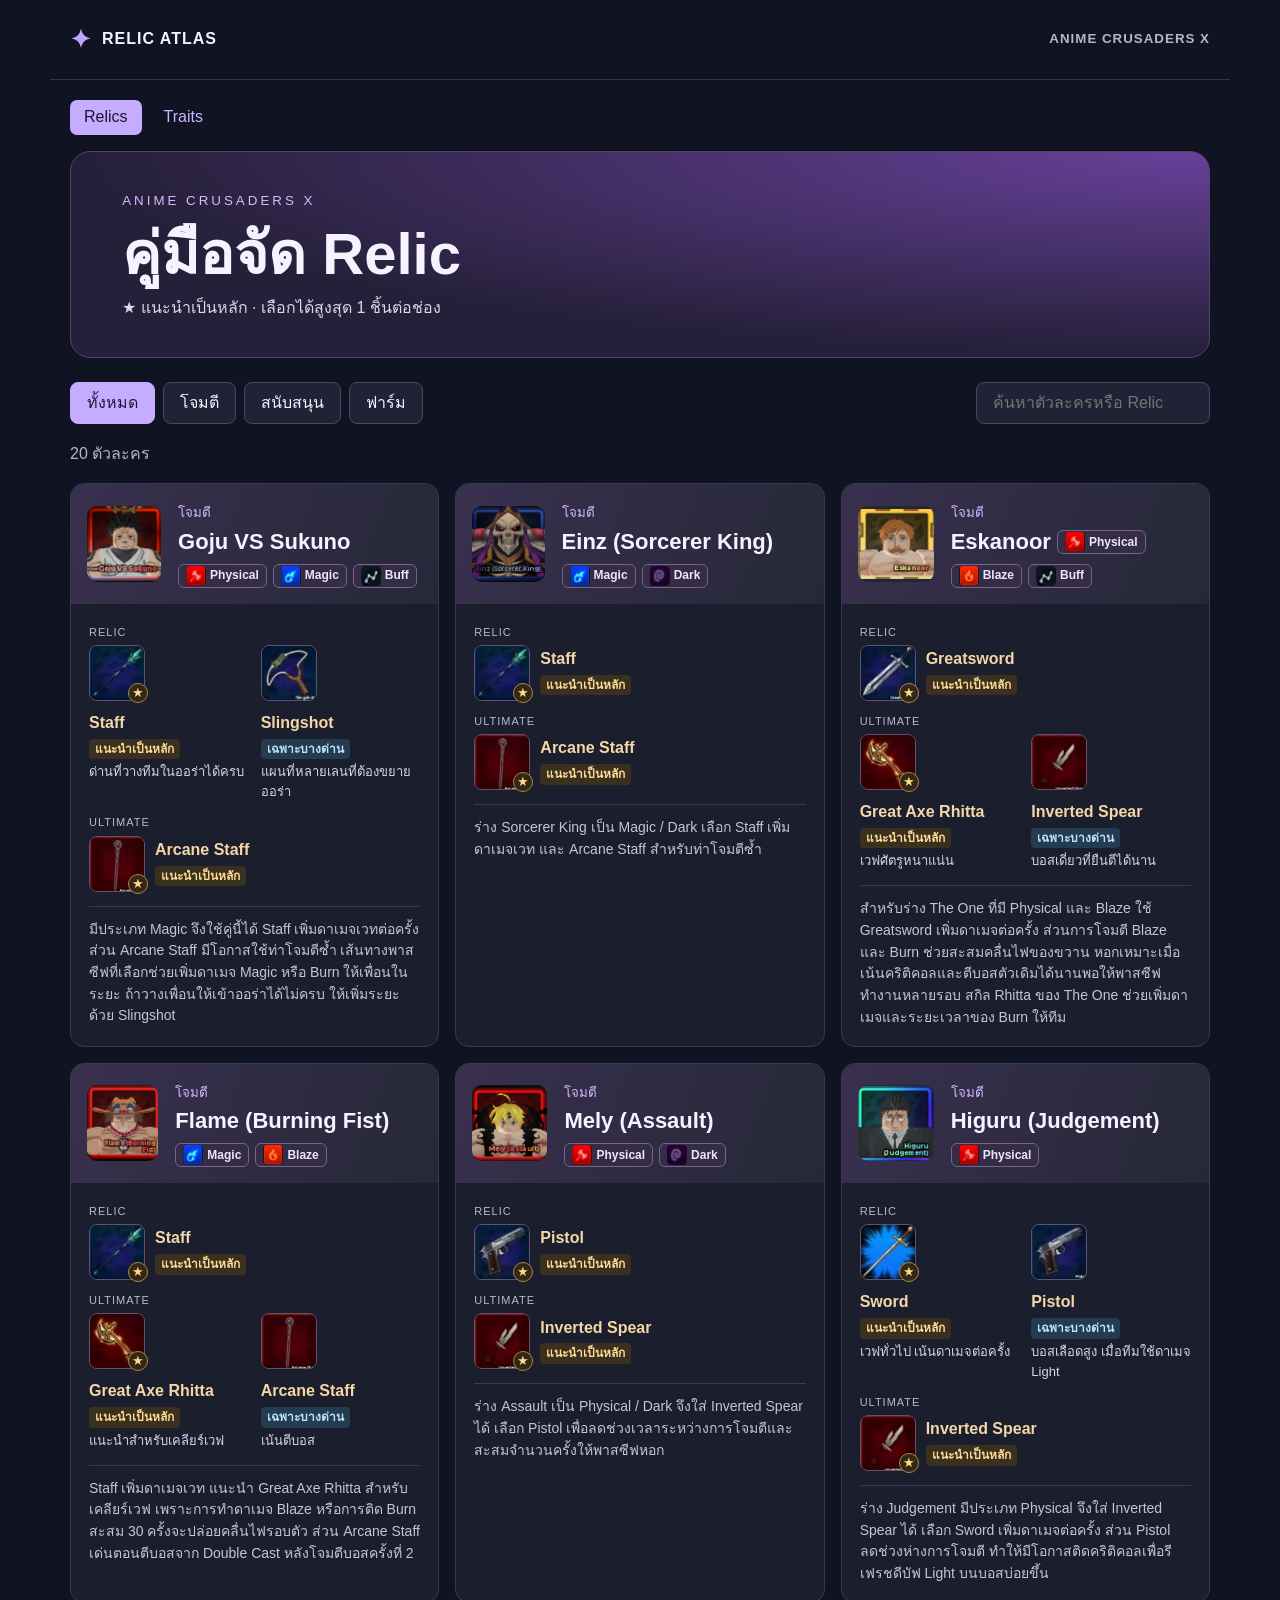
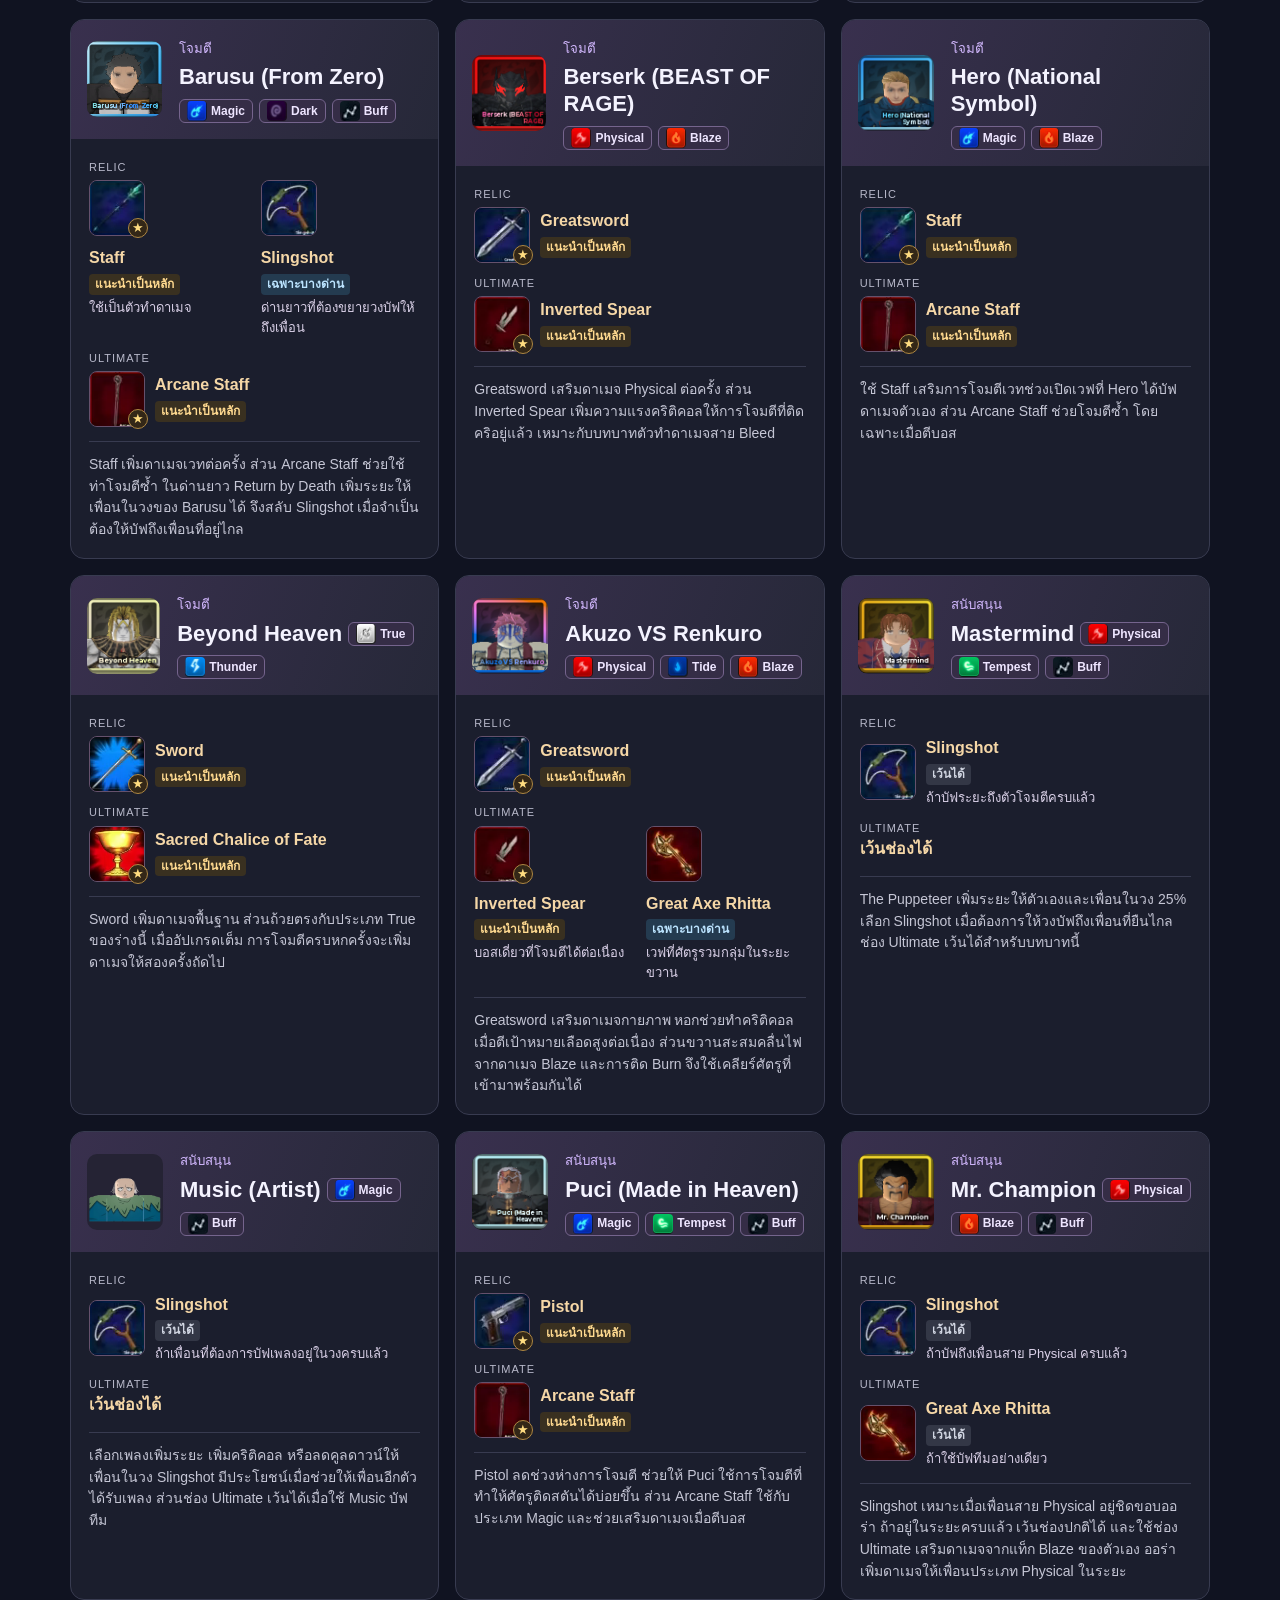
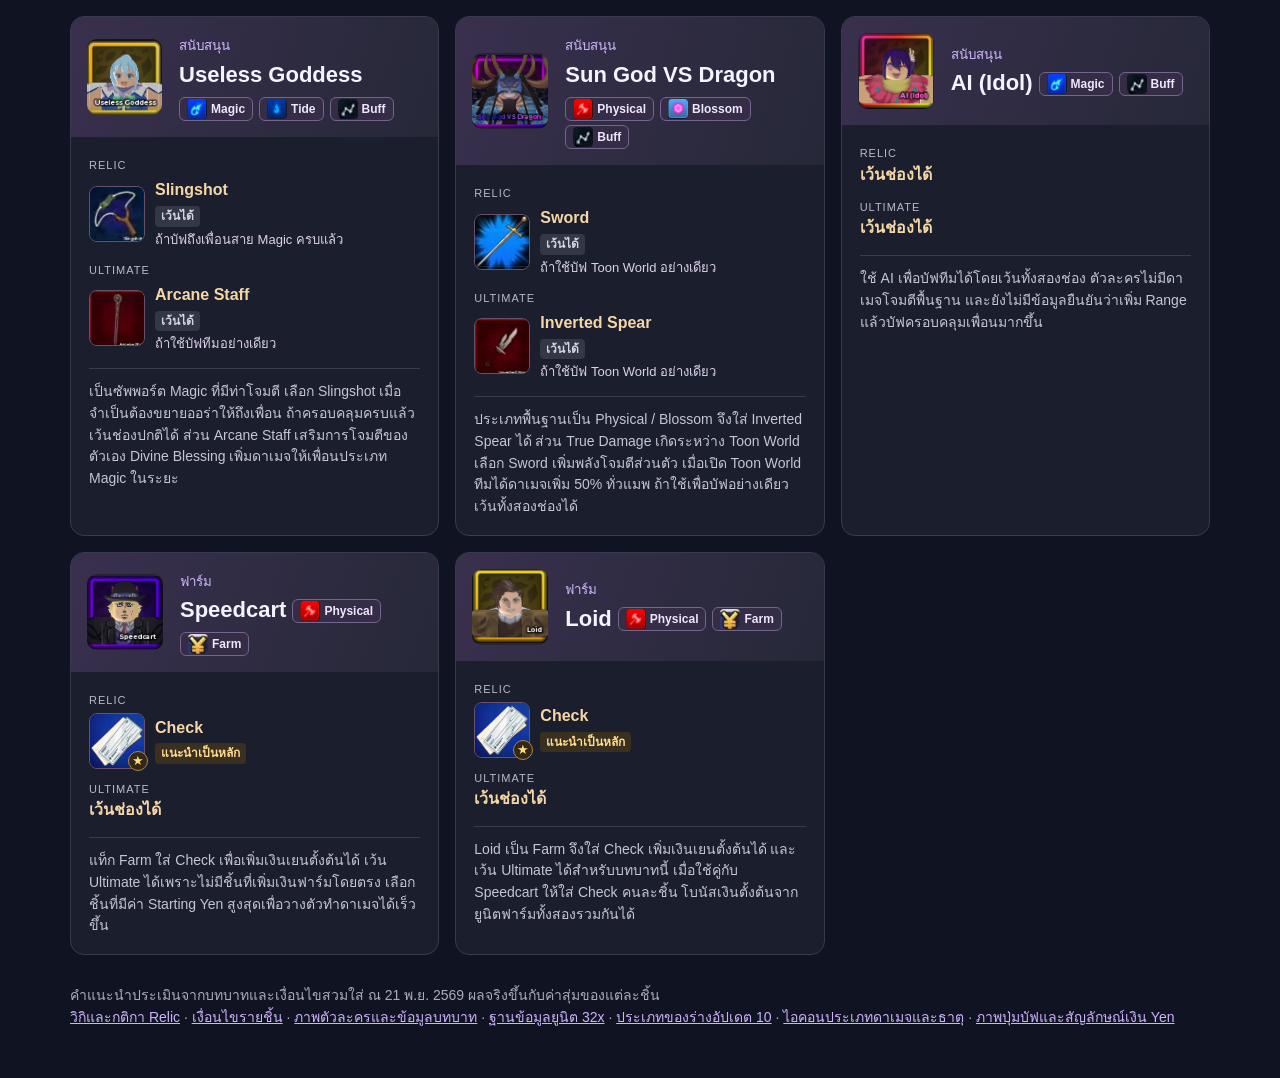
==== index.html @ e36b5b5f "Publish Relic Atlas site Co-Authored-By: Claude Opus 5.5 <noreply@anthropic.com>" ====
<!doctype html><html lang="th"><meta charset="utf-8"><meta name="viewport" content="width=device-width,initial-scale=1"><title>Relic Atlas · Anime Crusaders X</title>
<link rel="stylesheet" href="atlas.css"><header><b>✦</b> RELIC ATLAS <small>ANIME CRUSADERS X</small></header><main><div class="pages"><a href="index.html" aria-current="page">Relics</a><a href="traits.html">Traits</a></div><div class="hero"><small>ANIME CRUSADERS X</small><h1>คู่มือจัด Relic</h1><p>★ แนะนำเป็นหลัก · เลือกได้สูงสุด 1 ชิ้นต่อช่อง</p></div><nav aria-label="กรองตัวละคร"><input id="query" type="search" placeholder="ค้นหาตัวละครหรือ Relic" aria-label="ค้นหาตัวละครหรือ Relic"></nav><p id="count" aria-live="polite"></p><section id="cards"></section><footer>คำแนะนำประเมินจากบทบาทและเงื่อนไขสวมใส่ ณ 21 พ.ย. 2569 ผลจริงขึ้นกับค่าสุ่มของแต่ละชิ้น<br><a href="https://anime-crusaders-x.wiki/relic-upgrades/">วิกิและกติกา Relic</a> · <a href="https://animecrusadersx-wiki.wiki/guides/relics/">เงื่อนไขรายชิ้น</a> · <a href="https://www.destructoid.com/anime-crusaders-tier-list/">ภาพตัวละครและข้อมูลบทบาท</a> · <a href="https://wiki.32x.dev/game/anime-crusaders/units">ฐานข้อมูลยูนิต 32x</a> · <a href="https://progameguides.com/roblox/anime-crusaders-tier-list/">ประเภทของร่างอัปเดต 10</a> · <a href="https://bloxinformer.com/wikis/anime-crusaders/units/">ไอคอนประเภทดาเมจและธาตุ</a> · <a href="https://anime-crusaders-x.wiki/combat/">ภาพปุ่มบัฟและสัญลักษณ์เงิน Yen</a></footer></main><script src="app.js"></script></html>
---- atlas.css ----
*{box-sizing:border-box}body{margin:0;background:#101321;color:#f4f3ff;font:16px/1.55 "Segoe UI",Tahoma,sans-serif}main,header{max-width:1180px;margin:auto;padding:20px}header{display:flex;align-items:center;gap:10px;border-bottom:1px solid #333649;font-weight:700;letter-spacing:1px}header b{color:#bfa3ff;font-size:25px}header small{margin-left:auto;color:#b6b5c9}.hero{padding:36px clamp(20px,4vw,55px);background:radial-gradient(ellipse at top right,#68419a,transparent 70%),#252039;border:1px solid #564368;border-radius:20px;margin:6px 0 24px}.hero small{color:#d4bdff;letter-spacing:3px}h1{font-size:clamp(32px,5vw,58px);margin:4px 0;line-height:1.3}.hero p{color:#dfd8ec;margin:0}nav{display:flex;gap:8px;flex-wrap:wrap;margin:18px 0}button,input{font:inherit;color:inherit;background:#1f2335;border:1px solid #474a60;border-radius:8px;padding:8px 16px}button{cursor:pointer}button[aria-pressed=true]{background:#c6acff;color:#221539;border-color:#c6acff}input{margin-left:auto;max-width:100%}section{display:grid;grid-template-columns:repeat(auto-fit,minmax(min(100%,320px),1fr));gap:16px}article{background:#1b1e2d;border:1px solid #383b50;border-radius:14px;overflow:hidden}.unit{display:flex;gap:17px;align-items:center;background:linear-gradient(110deg,#39304e,#262838);padding:16px}.unit > img{width:76px;height:76px;border-radius:10px;object-fit:contain;background:#252334}.unit small{color:#d3b9ff}h2{line-height:1.22;font-size:22px;margin:4px 0}.body{padding:15px 18px}.slot{display:flex;gap:12px;align-items:center;margin:5px 0 12px}.icon{width:56px;height:56px;object-fit:contain;border:1px solid #65516c;border-radius:8px;flex-shrink:0}.slot small{display:block;color:#b8b9ca;font-size:11px;letter-spacing:1px}.slot strong{color:#f5d7a7}.body p{border-top:1px solid #383b50;padding-top:12px;color:#c5c6d5;font-size:14px;margin-bottom:2px}footer{margin:30px 0;color:#ababbe;font-size:14px}a{color:#ccb3ff}#count{color:#b9b5ca}button:focus-visible,input:focus-visible{outline:3px solid #e9ca91}
.unit-title{display:flex;align-items:center;flex-wrap:wrap;gap:4px 6px}.unit>div{min-width:0}.type-icon{display:block;border-radius:4px}.type-tag{display:inline-flex;align-items:center;gap:4px;border:1px solid #75648d;color:#eee5ff;background:#352d46;border-radius:6px;padding:1px 7px;font-size:12px;font-weight:600}
.slot{display:block}.picks{display:flex;flex-wrap:wrap;gap:12px}.pick{display:flex;align-items:center;gap:10px;margin-top:4px}.portrait{position:relative;display:inline-flex}.star{position:absolute;right:-3px;bottom:-2px;background:#332717;color:#ffdc80;border:1px solid #ae8742;border-radius:50%;width:20px;height:20px;text-align:center;font-size:13px;line-height:18px}.picks.paired{display:grid;grid-template-columns:repeat(2,minmax(0,1fr))}.paired .pick{flex-direction:column;align-items:flex-start}.pick-caption{display:block;color:#dbd2e9;font-size:13px}.pick-status{display:table;margin:3px 0;padding:1px 6px;border-radius:4px;font-size:12px;font-weight:600}.pick-status.primary{color:#ffda90;background:#393020}.pick-status.optional{color:#d1d6e2;background:#333746}.pick-status.situational{color:#bce4ff;background:#243b50}
.pages{display:flex;gap:8px;margin-bottom:16px}.pages a{padding:5px 14px;border-radius:7px;text-decoration:none}.pages [aria-current]{background:#c6acff;color:#20162e}.trait-name{font-size:21px;color:#f5d7a7}

.trait-pick{display:flex;align-items:center;gap:12px;margin-top:6px}.trait-icon{background:#252131;object-fit:contain}
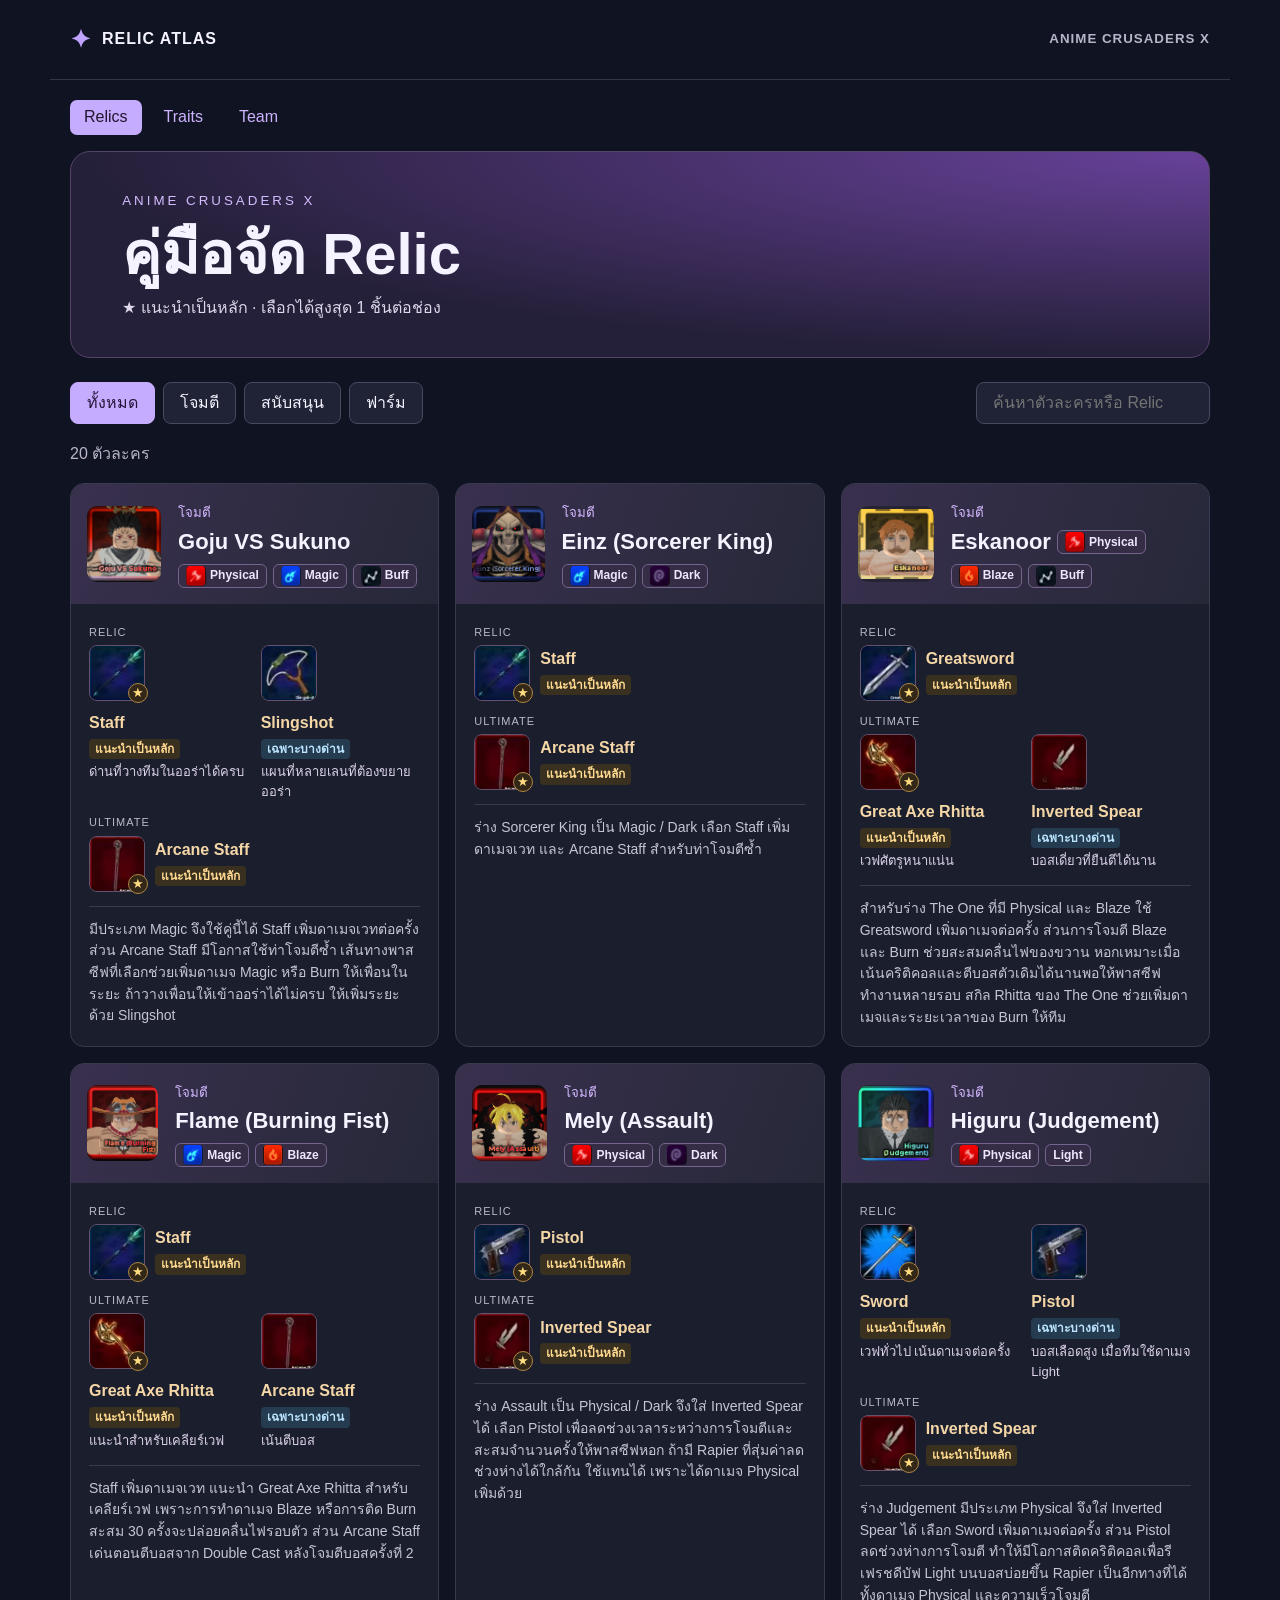
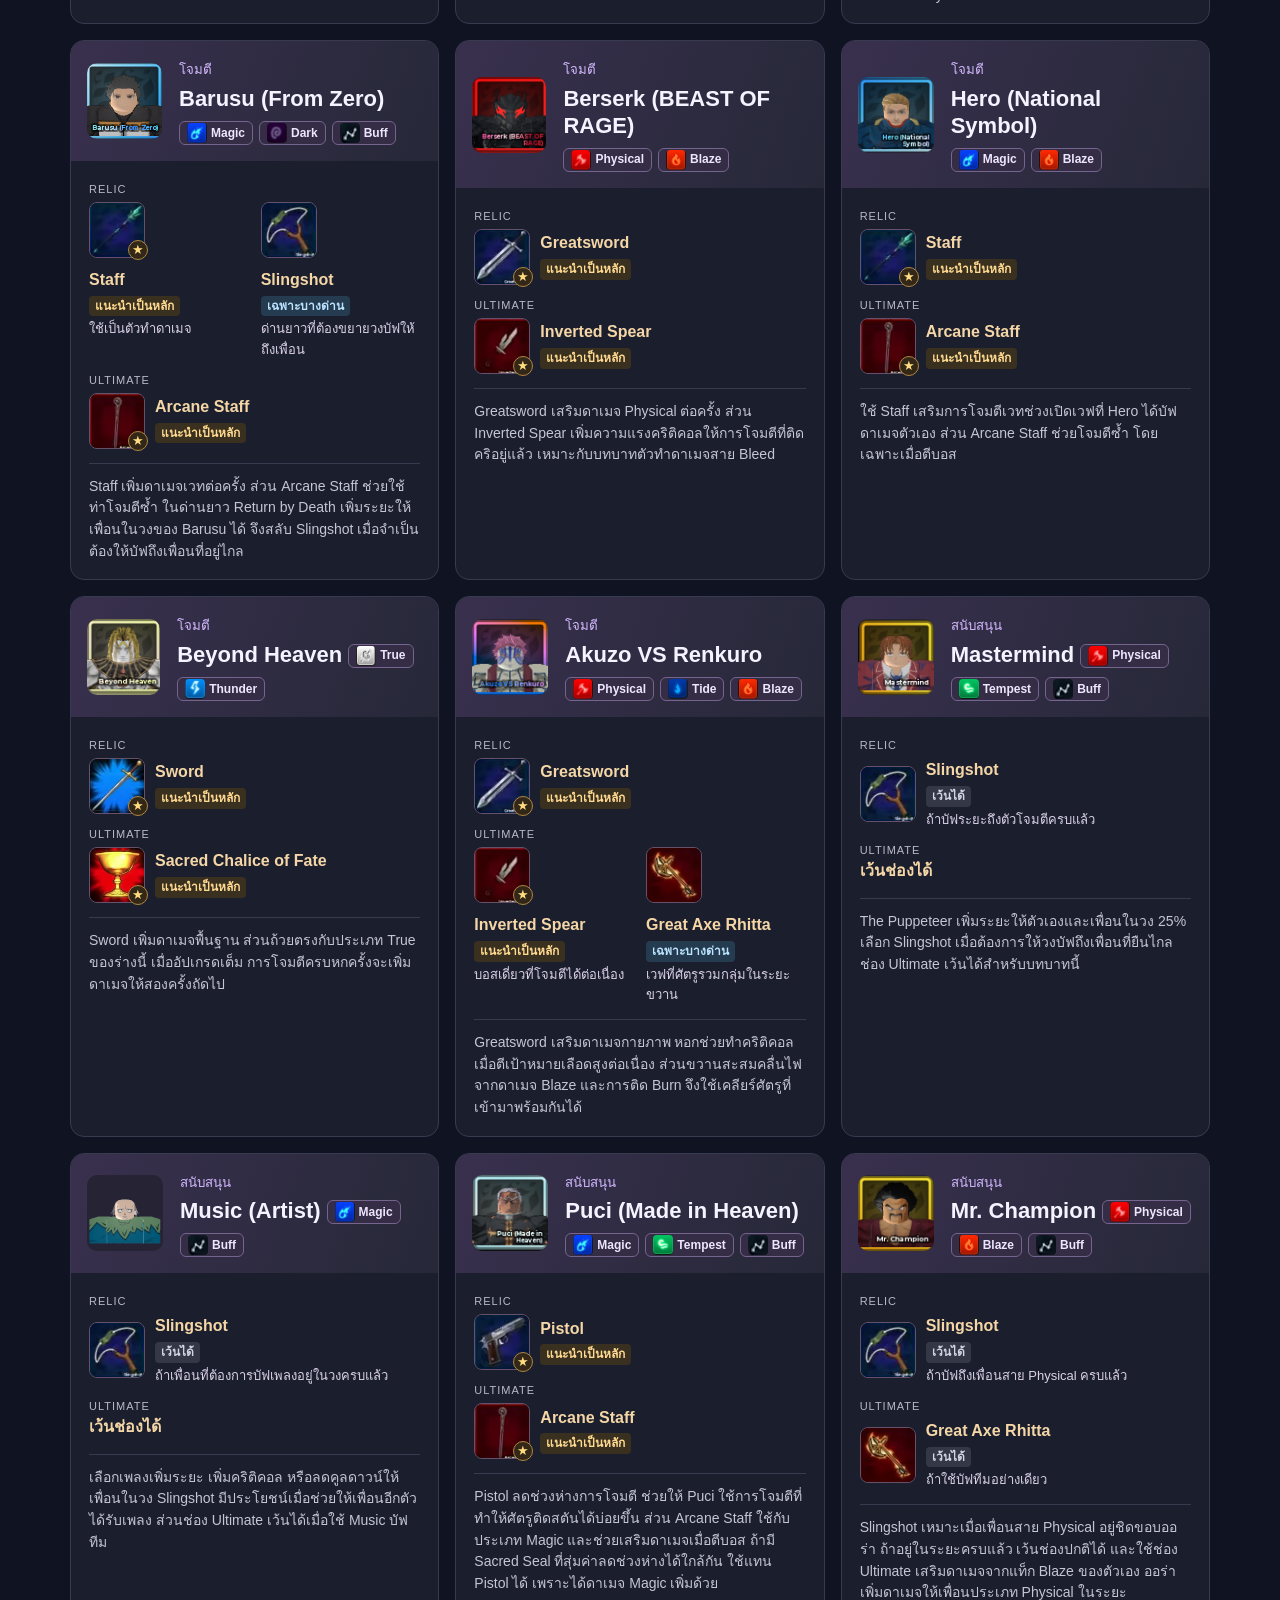
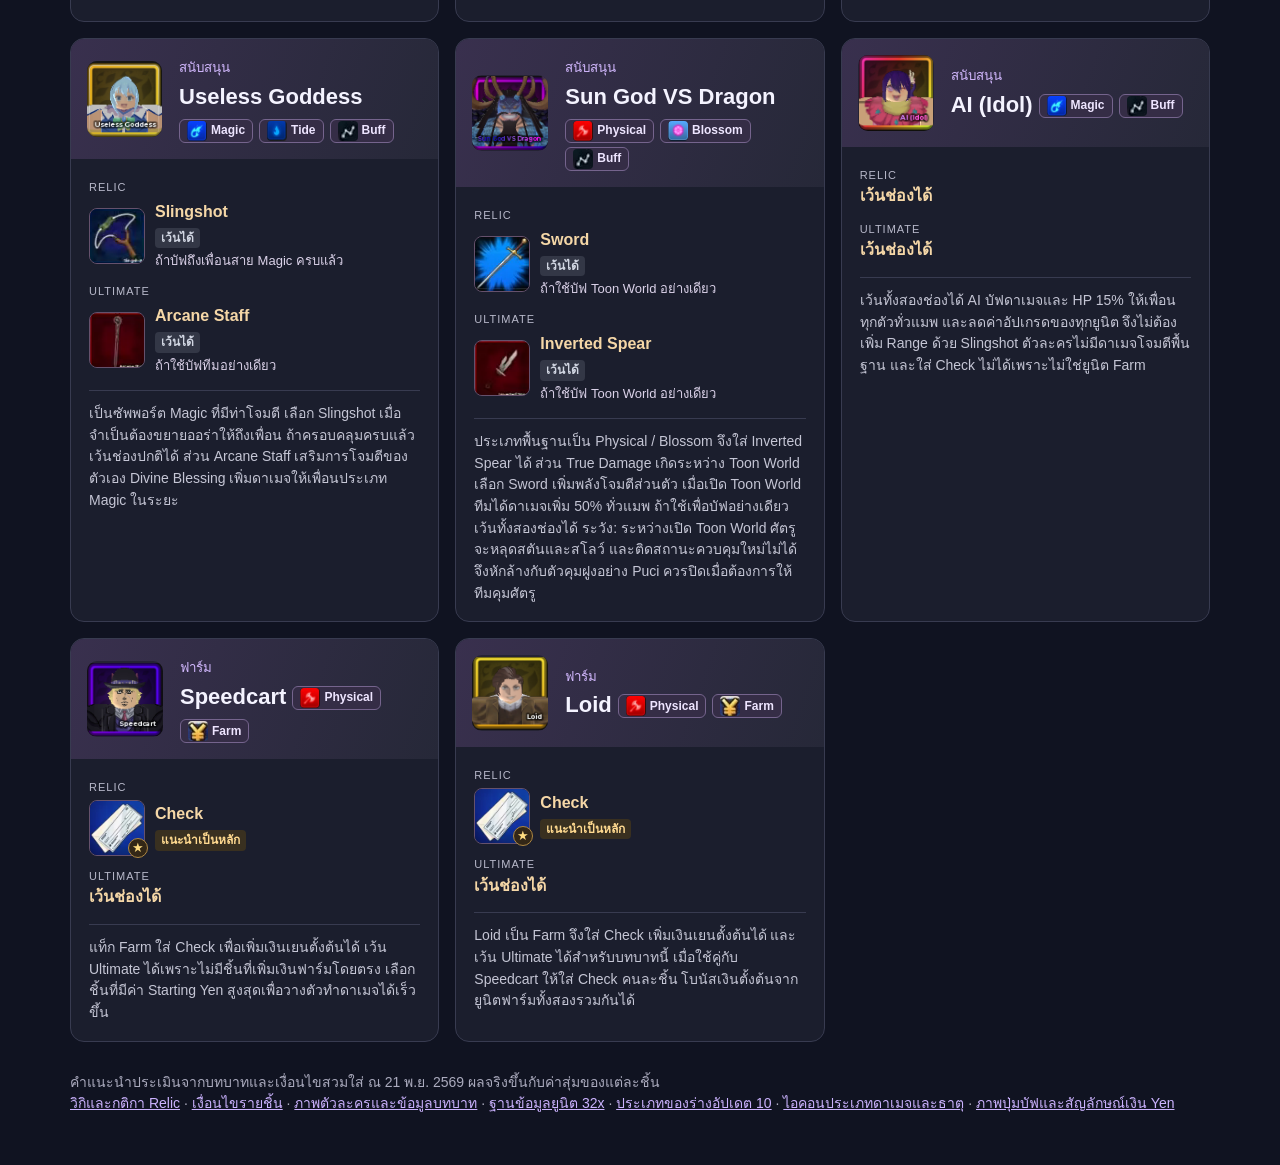
==== commit 6040ae5c: "Add team builder page with Eskanoor hero slot and synergy checks Co-Authored-By: Claude Opus 5.5 <no" ====
--- a/index.html
+++ b/index.html
@@ -1,3 +1,3 @@
-<!doctype html><html lang="th"><meta charset="utf-8"><meta name="viewport" content="width=device-width,initial-scale=1"><title>Relic Atlas · Anime Crusaders X</title>
-<link rel="stylesheet" href="atlas.css"><header><b>✦</b> RELIC ATLAS <small>ANIME CRUSADERS X</small></header><main><div class="pages"><a href="index.html" aria-current="page">Relics</a><a href="traits.html">Traits</a></div><div class="hero"><small>ANIME CRUSADERS X</small><h1>คู่มือจัด Relic</h1><p>★ แนะนำเป็นหลัก · เลือกได้สูงสุด 1 ชิ้นต่อช่อง</p></div><nav aria-label="กรองตัวละคร"><input id="query" type="search" placeholder="ค้นหาตัวละครหรือ Relic" aria-label="ค้นหาตัวละครหรือ Relic"></nav><p id="count" aria-live="polite"></p><section id="cards"></section><footer>คำแนะนำประเมินจากบทบาทและเงื่อนไขสวมใส่ ณ 21 พ.ย. 2569 ผลจริงขึ้นกับค่าสุ่มของแต่ละชิ้น<br><a href="https://anime-crusaders-x.wiki/relic-upgrades/">วิกิและกติกา Relic</a> · <a href="https://animecrusadersx-wiki.wiki/guides/relics/">เงื่อนไขรายชิ้น</a> · <a href="https://www.destructoid.com/anime-crusaders-tier-list/">ภาพตัวละครและข้อมูลบทบาท</a> · <a href="https://wiki.32x.dev/game/anime-crusaders/units">ฐานข้อมูลยูนิต 32x</a> · <a href="https://progameguides.com/roblox/anime-crusaders-tier-list/">ประเภทของร่างอัปเดต 10</a> · <a href="https://bloxinformer.com/wikis/anime-crusaders/units/">ไอคอนประเภทดาเมจและธาตุ</a> · <a href="https://anime-crusaders-x.wiki/combat/">ภาพปุ่มบัฟและสัญลักษณ์เงิน Yen</a></footer></main><script src="app.js"></script></html>
+<!doctype html><html lang="th"><meta charset="utf-8"><meta name="viewport" content="width=device-width,initial-scale=1"><meta name="description" content="แนะนำ Relic ที่ควรใส่ให้ 20 ตัวละครใน Anime Crusaders X พร้อมเหตุผลรายตัว ค้นหาและกรองตามบทบาทได้"><meta name="theme-color" content="#101321"><link rel="icon" href="favicon.svg" type="image/svg+xml"><link rel="apple-touch-icon" href="apple-touch-icon.png"><meta property="og:type" content="website"><meta property="og:site_name" content="Relic Atlas"><meta property="og:title" content="Relic Atlas · คู่มือจัด Relic Anime Crusaders X"><meta property="og:description" content="แนะนำ Relic ที่ควรใส่ให้ 20 ตัวละครใน Anime Crusaders X พร้อมเหตุผลรายตัว ค้นหาและกรองตามบทบาทได้"><meta property="og:url" content="https://chatchapon1.github.io/relic-atlas/"><meta property="og:image" content="https://chatchapon1.github.io/relic-atlas/assets/og.png"><meta property="og:image:width" content="1200"><meta property="og:image:height" content="630"><meta property="og:locale" content="th_TH"><meta name="twitter:card" content="summary_large_image"><title>Relic Atlas · Anime Crusaders X</title>
+<link rel="stylesheet" href="atlas.css"><header><b>✦</b> RELIC ATLAS <small>ANIME CRUSADERS X</small></header><main><div class="pages"><a href="index.html" aria-current="page">Relics</a><a href="traits.html">Traits</a><a href="team.html">Team</a></div><div class="hero"><small>ANIME CRUSADERS X</small><h1>คู่มือจัด Relic</h1><p>★ แนะนำเป็นหลัก · เลือกได้สูงสุด 1 ชิ้นต่อช่อง</p></div><nav aria-label="กรองตัวละคร"><input id="query" type="search" placeholder="ค้นหาตัวละครหรือ Relic" aria-label="ค้นหาตัวละครหรือ Relic"></nav><p id="count" aria-live="polite"></p><section id="cards"></section><footer>คำแนะนำประเมินจากบทบาทและเงื่อนไขสวมใส่ ณ 21 พ.ย. 2569 ผลจริงขึ้นกับค่าสุ่มของแต่ละชิ้น<br><a href="https://anime-crusaders-x.wiki/relic-upgrades/">วิกิและกติกา Relic</a> · <a href="https://animecrusadersx-wiki.wiki/guides/relics/">เงื่อนไขรายชิ้น</a> · <a href="https://www.destructoid.com/anime-crusaders-tier-list/">ภาพตัวละครและข้อมูลบทบาท</a> · <a href="https://wiki.32x.dev/game/anime-crusaders/units">ฐานข้อมูลยูนิต 32x</a> · <a href="https://progameguides.com/roblox/anime-crusaders-tier-list/">ประเภทของร่างอัปเดต 10</a> · <a href="https://bloxinformer.com/wikis/anime-crusaders/units/">ไอคอนประเภทดาเมจและธาตุ</a> · <a href="https://anime-crusaders-x.wiki/combat/">ภาพปุ่มบัฟและสัญลักษณ์เงิน Yen</a></footer></main><script src="data.js"></script><script src="app.js"></script></html>
 
--- a/atlas.css
+++ b/atlas.css
@@ -5,3 +5,38 @@
 .pages{display:flex;gap:8px;margin-bottom:16px}.pages a{padding:5px 14px;border-radius:7px;text-decoration:none}.pages [aria-current]{background:#c6acff;color:#20162e}.trait-name{font-size:21px;color:#f5d7a7}
 
 .trait-pick{display:flex;align-items:center;gap:12px;margin-top:6px}.trait-icon{background:#252131;object-fit:contain}
+
+.team-heading{font-size:20px;margin:28px 0 10px;display:flex;align-items:center;gap:8px}
+.team-heading span{color:#b9b5ca;font-size:15px;font-weight:600}
+.toolbar{display:flex;flex-wrap:wrap;gap:8px;align-items:center;margin:12px 0}
+.toolbar-label{color:#b9b5ca;font-size:14px}
+#share-status{color:#bfe8cf;font-size:14px}
+.share-url{display:block;width:100%;margin:0 0 12px}
+.share-url[hidden]{display:none}
+.team-board{display:grid;grid-template-columns:repeat(auto-fill,minmax(min(100%,260px),1fr));gap:12px}
+.member{position:relative;display:flex;gap:12px;align-items:center;min-height:96px;padding:10px 40px 10px 10px;background:#1b1e2d;border:1px solid #383b50;border-radius:12px}
+.member.is-hero{border-color:#ae8742;background:linear-gradient(110deg,#3a2f1c,#22202c);padding-right:10px}
+.member.empty{justify-content:center;padding:10px;border-style:dashed;color:#8f8fa6;font-size:14px}
+.face{width:64px;height:64px;flex-shrink:0;border-radius:10px;object-fit:contain;background:#252334}
+.member-info{min-width:0;display:flex;flex-direction:column;gap:1px}
+.member-info small{color:#d3b9ff;font-size:12px}
+.member-info strong{line-height:1.25}
+.member-tags{color:#b8b9ca;font-size:12px}
+.rec{color:#f5d7a7;font-size:12px}
+.badge-hero{background:#ae8742;color:#22180a;border-radius:4px;padding:0 5px;font-weight:700;letter-spacing:1px}
+.remove{position:absolute;top:6px;right:6px;width:30px;height:30px;padding:0;border-radius:50%;font-size:18px;line-height:1}
+.mix{display:flex;flex-wrap:wrap;gap:6px;margin:4px 0}
+.checks{display:grid;grid-template-columns:repeat(auto-fill,minmax(min(100%,300px),1fr));gap:10px}
+.check{padding:10px 14px;border:1px solid;border-radius:10px;color:#d6d6e3;font-size:14px}
+.check b{display:block;margin-bottom:2px;color:#f4f3ff}
+.check.ok{border-color:#3f6b55;background:#16251e}
+.check.warn{border-color:#8a6a32;background:#2a2216}
+.check.info{border-color:#3d4a6b;background:#181f30}
+.check-level{float:right;margin-left:8px;font-size:11px;font-weight:700;letter-spacing:1px;opacity:.8}
+.check.ok .check-level{color:#9fe0bb}.check.warn .check-level{color:#ffd28a}.check.info .check-level{color:#a9c2ff}
+.roster{display:grid;grid-template-columns:repeat(auto-fill,minmax(min(100%,140px),1fr));gap:10px}
+.tile{display:flex;flex-direction:column;align-items:center;gap:4px;padding:10px 6px;text-align:center;font-size:13px;line-height:1.3}
+.tile img{width:64px;height:64px;border-radius:8px;object-fit:contain;background:#252334}
+.tile small{font-size:12px;opacity:.85}
+.tile:disabled{opacity:.4;cursor:not-allowed}
+.empty-note{color:#b9b5ca}
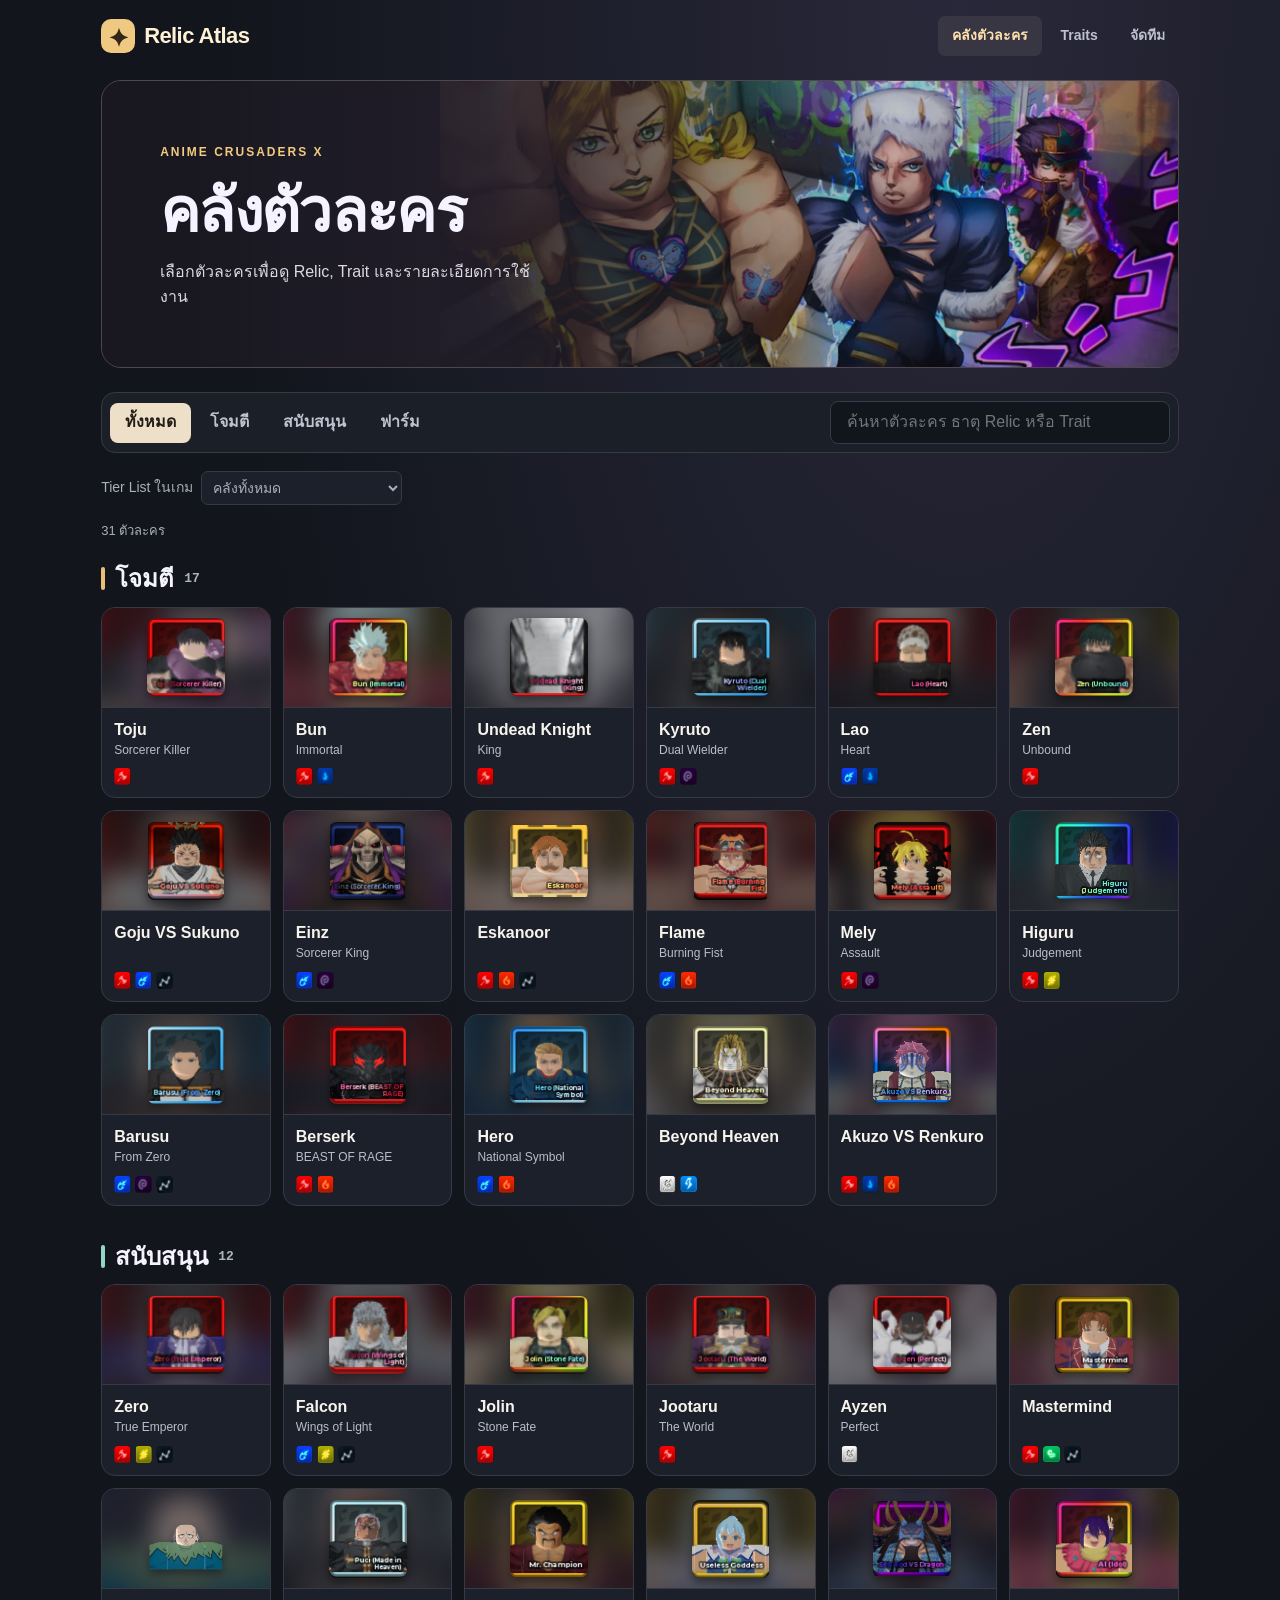
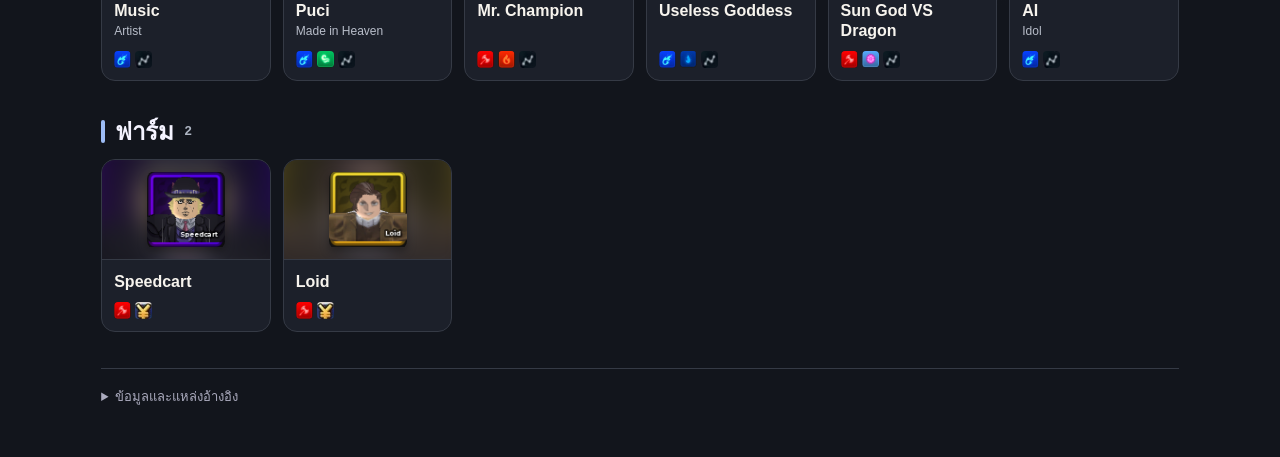
==== commit cb4b8046: "Add character library, 11 new units, unit details and new presets Co-Authored-By: Claude Opus 5.5 <n" ====
--- a/index.html
+++ b/index.html
@@ -1,3 +1,3 @@
-<!doctype html><html lang="th"><meta charset="utf-8"><meta name="viewport" content="width=device-width,initial-scale=1"><meta name="description" content="แนะนำ Relic ที่ควรใส่ให้ 20 ตัวละครใน Anime Crusaders X พร้อมเหตุผลรายตัว ค้นหาและกรองตามบทบาทได้"><meta name="theme-color" content="#101321"><link rel="icon" href="favicon.svg" type="image/svg+xml"><link rel="apple-touch-icon" href="apple-touch-icon.png"><meta property="og:type" content="website"><meta property="og:site_name" content="Relic Atlas"><meta property="og:title" content="Relic Atlas · คู่มือจัด Relic Anime Crusaders X"><meta property="og:description" content="แนะนำ Relic ที่ควรใส่ให้ 20 ตัวละครใน Anime Crusaders X พร้อมเหตุผลรายตัว ค้นหาและกรองตามบทบาทได้"><meta property="og:url" content="https://chatchapon1.github.io/relic-atlas/"><meta property="og:image" content="https://chatchapon1.github.io/relic-atlas/assets/og.png"><meta property="og:image:width" content="1200"><meta property="og:image:height" content="630"><meta property="og:locale" content="th_TH"><meta name="twitter:card" content="summary_large_image"><title>Relic Atlas · Anime Crusaders X</title>
-<link rel="stylesheet" href="atlas.css"><header><b>✦</b> RELIC ATLAS <small>ANIME CRUSADERS X</small></header><main><div class="pages"><a href="index.html" aria-current="page">Relics</a><a href="traits.html">Traits</a><a href="team.html">Team</a></div><div class="hero"><small>ANIME CRUSADERS X</small><h1>คู่มือจัด Relic</h1><p>★ แนะนำเป็นหลัก · เลือกได้สูงสุด 1 ชิ้นต่อช่อง</p></div><nav aria-label="กรองตัวละคร"><input id="query" type="search" placeholder="ค้นหาตัวละครหรือ Relic" aria-label="ค้นหาตัวละครหรือ Relic"></nav><p id="count" aria-live="polite"></p><section id="cards"></section><footer>คำแนะนำประเมินจากบทบาทและเงื่อนไขสวมใส่ ณ 21 พ.ย. 2569 ผลจริงขึ้นกับค่าสุ่มของแต่ละชิ้น<br><a href="https://anime-crusaders-x.wiki/relic-upgrades/">วิกิและกติกา Relic</a> · <a href="https://animecrusadersx-wiki.wiki/guides/relics/">เงื่อนไขรายชิ้น</a> · <a href="https://www.destructoid.com/anime-crusaders-tier-list/">ภาพตัวละครและข้อมูลบทบาท</a> · <a href="https://wiki.32x.dev/game/anime-crusaders/units">ฐานข้อมูลยูนิต 32x</a> · <a href="https://progameguides.com/roblox/anime-crusaders-tier-list/">ประเภทของร่างอัปเดต 10</a> · <a href="https://bloxinformer.com/wikis/anime-crusaders/units/">ไอคอนประเภทดาเมจและธาตุ</a> · <a href="https://anime-crusaders-x.wiki/combat/">ภาพปุ่มบัฟและสัญลักษณ์เงิน Yen</a></footer></main><script src="data.js"></script><script src="app.js"></script></html>
+<!doctype html><html lang="th" data-guide="library"><meta charset="utf-8"><meta name="viewport" content="width=device-width,initial-scale=1"><meta name="description" content="แนะนำ Relic ที่ควรใส่ให้ 31 ตัวละครใน Anime Crusaders X พร้อมเหตุผลรายตัว ค้นหาและกรองตามบทบาทได้"><meta name="theme-color" content="#101321"><link rel="icon" href="favicon.svg" type="image/svg+xml"><link rel="apple-touch-icon" href="apple-touch-icon.png"><meta property="og:type" content="website"><meta property="og:site_name" content="Relic Atlas"><meta property="og:title" content="Relic Atlas · คู่มือจัด Relic Anime Crusaders X"><meta property="og:description" content="แนะนำ Relic ที่ควรใส่ให้ 31 ตัวละครใน Anime Crusaders X พร้อมเหตุผลรายตัว ค้นหาและกรองตามบทบาทได้"><meta property="og:url" content="https://chatchapon1.github.io/relic-atlas/"><meta property="og:image" content="https://chatchapon1.github.io/relic-atlas/assets/og.png"><meta property="og:image:width" content="1200"><meta property="og:image:height" content="630"><meta property="og:locale" content="th_TH"><meta name="twitter:card" content="summary_large_image"><title>Relic Atlas · Anime Crusaders X</title>
+<link rel="stylesheet" href="atlas.css"><header class="masthead"><a class="wordmark" href="index.html"><b aria-hidden="true">✦</b> Relic Atlas</a><div class="pages" role="navigation" aria-label="เมนูหลัก"><a href="index.html" aria-current="page">คลังตัวละคร</a><a href="traits.html">Traits</a><a href="team.html">จัดทีม</a></div></header><main><div class="hero"><small>ANIME CRUSADERS X</small><h1>คลังตัวละคร</h1><p>เลือกตัวละครเพื่อดู Relic, Trait และรายละเอียดการใช้งาน</p></div><nav aria-label="กรองตัวละคร"><input id="query" type="search" placeholder="ค้นหาตัวละคร ธาตุ Relic หรือ Trait" aria-label="ค้นหาตัวละคร ธาตุ Relic หรือ Trait"></nav><label class="tier-filter" for="tier-filter">Tier List ในเกม <select id="tier-filter"><option value="">คลังทั้งหมด</option><option value="Hill / Hybrid">Clowdy · Meta Hill / Hybrid</option><option value="Ground">Clowdy · Meta Ground</option><option value="Support">Clowdy · Meta Support</option></select></label><p id="count" aria-live="polite"></p><section id="cards"></section><dialog id="profile" aria-labelledby="profile-title"><form method="dialog"><button aria-label="ปิดรายละเอียด" autofocus>ปิด ×</button></form><div id="profile-content"></div></dialog><footer><details><summary>ข้อมูลและแหล่งอ้างอิง</summary><p>คำแนะนำประเมินจากบทบาทและเงื่อนไขสวมใส่ ณ 21 พ.ย. 2569 ผลจริงขึ้นกับค่าสุ่มของแต่ละชิ้น<br><a href="https://anime-crusaders-x.wiki/relic-upgrades/">วิกิและกติกา Relic</a> · <a href="https://animecrusadersx-wiki.wiki/guides/relics/">เงื่อนไขรายชิ้น</a> · <a href="https://www.destructoid.com/anime-crusaders-tier-list/">ภาพตัวละครและข้อมูลบทบาท</a> · <a href="https://wiki.32x.dev/game/anime-crusaders/units">ฐานข้อมูลยูนิต 32x</a> · <a href="https://progameguides.com/roblox/anime-crusaders-tier-list/">ประเภทของร่างอัปเดต 10</a> · <a href="https://bloxinformer.com/wikis/anime-crusaders/units/">ไอคอนประเภทดาเมจและธาตุ</a> · <a href="https://anime-crusaders-x.wiki/combat/">ภาพปุ่มบัฟและสัญลักษณ์เงิน Yen</a></p></details></footer></main><script src="data.js"></script><script src="traits.js"></script><script src="unit-details.js"></script><script src="app.js"></script></html>
 
--- a/atlas.css
+++ b/atlas.css
@@ -40,3 +40,54 @@
 .tile small{font-size:12px;opacity:.85}
 .tile:disabled{opacity:.4;cursor:not-allowed}
 .empty-note{color:#b9b5ca}
+.preset-note{margin:0 0 12px;padding:10px 14px;border:1px solid #ae8742;border-radius:10px;background:#251f16;color:#e6dcc8;font-size:14px}
+.preset-note b{display:block;color:#ffdc80;margin-bottom:2px}
+.preset-note[hidden]{display:none}
+.preset-note ul{margin:6px 0 0;padding-left:20px}
+.preset-note li{margin:2px 0}
+
+.unit-details{margin-top:15px;border-top:1px solid #474052;padding-top:12px}.unit-details summary{cursor:pointer;color:#d8c4ff;font-weight:600}.unit-details p{border:0;padding:0}.unit-details dl{margin:.6em 0}.unit-details dt{font-weight:650;color:#f4dcad}.unit-details dd{margin:2px 0 10px;color:#d4d1df;font-size:14px}
+
+
+/* Shared navigation and page hierarchy */
+:root{color-scheme:dark;--surface:#1c202a;--line:#353a45;--muted:#a9afbb;--gold:#f2ca80}
+body{background:radial-gradient(ellipse at 75% 0%,#29283a 0,transparent 47rem),#12151c;font-family:"Segoe UI",Tahoma,sans-serif}
+main,.masthead{width:min(1240px,100%);padding-inline:clamp(16px,4vw,54px)}
+.masthead{display:flex;justify-content:space-between;align-items:center;border:0;padding-block:16px;gap:12px}
+.wordmark{display:flex;align-items:center;gap:9px;color:#fff1d6;text-decoration:none;font-size:22px;font-weight:750;letter-spacing:-.6px;white-space:nowrap}
+.wordmark b{display:grid;place-items:center;width:34px;height:34px;border-radius:10px;background:#efc882;color:#322619}
+.pages{margin:0;gap:4px}.pages a{display:grid;place-items:center;min-height:40px;color:#bec0cc;font-size:14px;font-weight:600;letter-spacing:0}.pages a:hover{color:white}.pages [aria-current]{background:#383642;color:#ffe0ae}
+main{padding-top:8px}
+.hero{position:relative;isolation:isolate;overflow:hidden;margin:0 0 24px;padding:clamp(24px,4.6vw,58px);border:1px solid #51464b;border-radius:20px;background:#25202a}
+.hero:before{position:absolute;inset:0;z-index:-1;content:"";background:linear-gradient(90deg,#191821 8%,#211d29ef 36%,#21202a4a 70%,#17131b33),url("assets/library-banner.webp") right 38% / auto 145% no-repeat}
+.hero small{color:var(--gold);font:700 12px/1.4 "Segoe UI",sans-serif;letter-spacing:2px}
+.hero h1{font-size:clamp(34px,4.8vw,60px);margin:9px 0;font-weight:750;letter-spacing:-1.7px}.hero p{max-width:42ch;color:#ddd9e1}
+main>nav{display:flex;align-items:center;gap:4px;padding:8px;background:#1b1f28;border:1px solid var(--line);border-radius:14px}
+main>nav button{min-height:40px;border:0;background:transparent;color:#bdc3cf;font-weight:600;padding:6px 15px}main>nav button[aria-pressed=true]{background:#eee0c8;color:#211c17}
+#query{width:min(340px,100%);background:#11151c;border-color:#353c49;min-height:42px}
+#count{font-size:13px;color:var(--muted);margin:16px 0 0}
+footer{border-top:1px solid var(--line);padding-top:18px;font-size:13px}summary{cursor:pointer}a:focus-visible,summary:focus-visible{outline:3px solid var(--gold);outline-offset:3px}
+[data-guide="library"] #cards{display:block}
+.role-group{--accent:#ebbd77;margin:23px 0 36px}.role-2{--accent:#93d6c3}.role-3{--accent:#9dbcf5}
+.role-group h2{display:flex;align-items:center;gap:10px;font-size:24px;margin:0 0 13px}.role-group h2:before{content:"";width:4px;height:23px;background:var(--accent);border-radius:4px}.role-group h2 small{color:#adb4c2;font:600 13px/1.4 monospace}
+.tile-grid{display:grid;grid-template-columns:repeat(auto-fill,minmax(158px,1fr));gap:12px}
+.unit-tile{display:flex;flex-direction:column;position:relative;overflow:hidden;text-align:left;border:1px solid var(--line);border-radius:14px;padding:0;background:var(--surface);color:#f7f4ee;transition:transform .16s,border-color .16s}
+.unit-tile:hover,.unit-tile:focus-visible{border-color:var(--accent);transform:translateY(-3px)}
+.tile-art{position:relative;isolation:isolate;display:grid;place-items:center;width:100%;height:100px;overflow:hidden;background:#262733;border-bottom:1px solid var(--line)}
+.tile-art:before{content:"";position:absolute;inset:-24px;z-index:-1;background:linear-gradient(0deg,#19192391,#17192365),var(--face) center/cover;filter:blur(14px)}
+.tile-art img{width:78px;height:78px;object-fit:contain;border-radius:8px;filter:drop-shadow(0 4px 5px #0007)}
+.tile-copy{padding:12px 12px 5px;display:grid;gap:2px}.tile-copy strong{font-size:16px;line-height:1.25}.form-name{color:#b9beca;font-size:12px;line-height:1.4}
+.tile-types{display:flex;gap:4px;padding:5px 12px 12px;margin-top:auto}.tile-types img{width:17px;height:17px;border-radius:4px}
+#profile{width:min(780px,94vw);max-height:88vh;max-height:88dvh;padding:0;color:#f6f3ef;border:1px solid #535260;background:#191d26;border-radius:18px;box-shadow:0 24px 90px #000a}
+#profile::backdrop{background:#080a10cc}body:has(#profile[open]){overflow:hidden}
+#profile form{position:sticky;top:0;z-index:2;display:flex;justify-content:flex-end;background:#191c24;padding:6px 12px;border-bottom:1px solid var(--line)}
+#profile form button{min-height:36px;padding:3px 12px}#profile .unit{padding:16px 22px;background:linear-gradient(110deg,#33313f,#242630)}
+.profile-body{display:grid;grid-template-columns:1.35fr 1fr;align-items:start;gap:14px;padding:18px}
+.gear-panel,.trait-panel{padding:16px;background:#202530;border:1px solid var(--line);border-radius:12px;min-width:0}
+.profile-body h3{color:var(--gold);margin:0 0 14px;font-size:22px}.profile-body p{font-size:14px;color:#d0d4dd}.profile-body .unit-details{grid-column:1/-1}.profile-body .slot{margin:12px 0}
+@media(max-width:650px){.masthead{padding-block:10px}.wordmark{font-size:17px}.wordmark b{width:26px;height:26px;font-size:19px}.pages a{padding:4px 8px;font-size:13px}.hero:before{background-size:auto,auto 115%;background-position:center,right center}.hero{padding:25px 17px}.hero p{font-size:14px;max-width:24ch}.hero:after{content:"";position:absolute;inset:0;z-index:-1;background:#14131d44}main>nav{flex-wrap:wrap}#query{width:100%;order:-1;margin:0 0 3px}main>nav button{flex:1;padding:6px 4px;font-size:14px}.tile-grid{grid-template-columns:repeat(3,minmax(0,1fr));gap:8px}.tile-art{height:76px}.tile-art img{width:62px;height:62px}.tile-copy{padding:8px 7px 4px}.tile-copy strong{font-size:13px;overflow-wrap:anywhere}.form-name{font-size:11px}.tile-types{padding:4px 7px 9px}.tile-types img{width:14px;height:14px}.profile-body{grid-template-columns:1fr;padding:12px}.role-group{margin-bottom:25px}}
+@media(max-width:355px){.tile-grid{grid-template-columns:repeat(2,minmax(0,1fr))}.wordmark{font-size:15px}.pages{gap:0}}
+@media(prefers-reduced-motion:reduce){.unit-tile{transition:none}.unit-tile:hover{transform:none}}
+.base-stats{display:grid;grid-template-columns:repeat(auto-fit,minmax(95px,1fr));gap:6px}.base-stats div{background:#232834;border-radius:6px;padding:8px}.unit-details .base-stats dt{font-size:12px}.unit-details .base-stats dd{font-size:16px;margin:0}.unit-details table{width:100%;font-variant-numeric:tabular-nums}.unit-details th,.unit-details td{text-align:right;padding:4px}.unit-details .tier-source{color:var(--gold)}
+
+.tier-filter{display:flex;align-items:center;gap:8px;flex-wrap:wrap;color:var(--muted);font-size:14px}.tier-filter select{font:inherit;color:inherit;background:var(--surface);padding:7px;border:1px solid var(--line);border-radius:7px}
